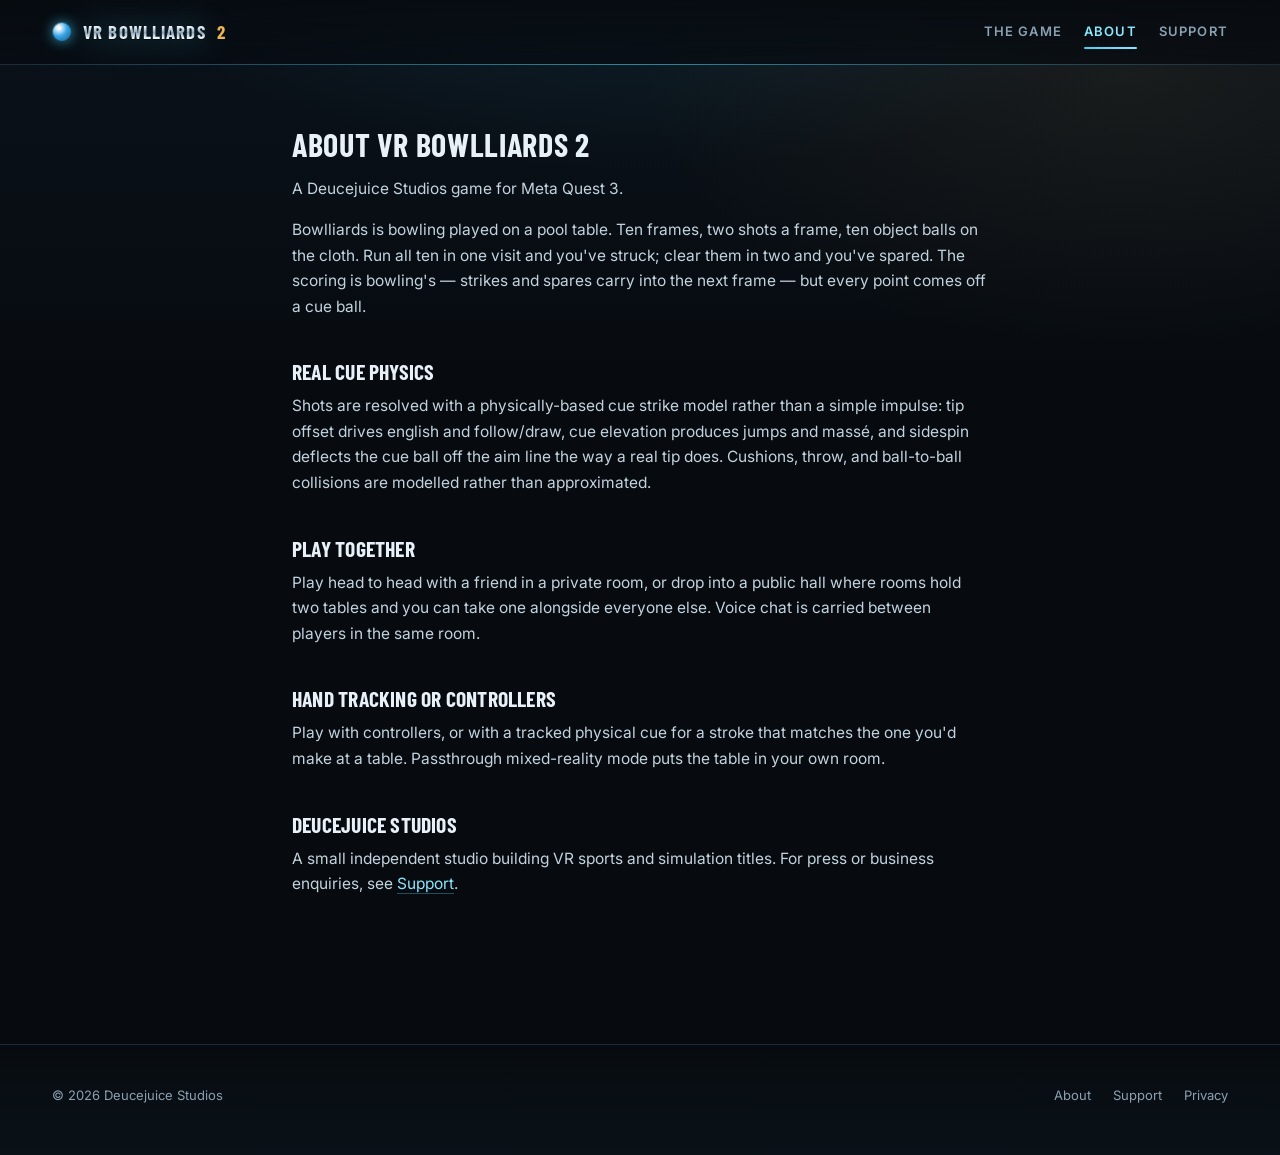
==== pages/about.html @ 32cd8129 "Static site for VR Bowlliards 2 Marketing pages plus the privacy policy and support contact required" ====
<!doctype html>
<html lang="en">
<head>
<meta charset="utf-8">
<meta name="viewport" content="width=device-width,initial-scale=1">
<title>About — VR Bowlliards 2</title>
<link rel="icon" href="../assets/logo.png">
<link rel="preconnect" href="https://fonts.googleapis.com">
<link rel="preconnect" href="https://fonts.gstatic.com" crossorigin>
<link rel="stylesheet" href="https://fonts.googleapis.com/css2?family=Barlow+Condensed:wght@600;700&family=Inter:wght@400;500;600;700&display=swap">
<link rel="stylesheet" href="../css/site.css">
</head>
<body data-nav="about">
<section class="section">
  <div class="wrap prose">
    <h1 style="font-size:2rem">About VR Bowlliards 2</h1>

    <p class="muted">A Deucejuice Studios game for Meta Quest 3.</p>

    <p>Bowlliards is bowling played on a pool table. Ten frames, two shots a frame,
      ten object balls on the cloth. Run all ten in one visit and you've struck;
      clear them in two and you've spared. The scoring is bowling's — strikes and
      spares carry into the next frame — but every point comes off a cue ball.</p>

    <h2>Real cue physics</h2>
    <p>Shots are resolved with a physically-based cue strike model rather than a
      simple impulse: tip offset drives english and follow/draw, cue elevation
      produces jumps and massé, and sidespin deflects the cue ball off the aim
      line the way a real tip does. Cushions, throw, and ball-to-ball collisions
      are modelled rather than approximated.</p>

    <h2>Play together</h2>
    <p>Play head to head with a friend in a private room, or drop into a public
        hall where rooms hold two tables and you can take one alongside everyone
        else. Voice chat is carried between players in the same room.</p>

    <h2>Hand tracking or controllers</h2>
    <p>Play with controllers, or with a tracked physical cue for a stroke that
      matches the one you'd make at a table. Passthrough mixed-reality mode puts
      the table in your own room.</p>

    <h2>Deucejuice Studios</h2>
    <p>A small independent studio building VR sports and simulation titles.
      For press or business enquiries, see <a href="../pages/support.html">Support</a>.</p>
  </div>
</section>
<script src="../js/chrome.js"></script>
</body>
</html>
---- css/site.css ----
/* ============================================================
   VR Bowlliards 2 — Deucejuice Studios
   Palette taken from the game's splash art: electric cyan glow,
   chrome lettering, a gold accent, deep slate ground.
   No framework, no build step.
   ============================================================ */

:root{
  /* brand */
  --cyan:#46cdf0; --cyan-hi:#8be8ff; --cyan-lo:#0f7ea8; --cyan-ink:#04222e;
  --gold:#edb457; --gold-lo:#b8802a;
  --chrome-1:#ffffff; --chrome-2:#cfdde8; --chrome-3:#7d93a5;
  --felt:#0e6357;

  /* ground */
  --bg:#070b10; --bg-2:#0b121a; --bg-3:#111c27; --bg-4:#16232f;
  --line:#1b2a38; --line-hi:#263a4c;
  --text:#e8f1f7; --muted:#8ba0b1; --muted-2:#61748280;

  /* state */
  --live:#3ddc97; --off:#5d7183; --fail:#ff6b5e;

  --r:12px; --r-sm:8px; --r-lg:18px;
  --wrap:1220px;
  --font:'Inter',-apple-system,BlinkMacSystemFont,'Segoe UI',Roboto,sans-serif;
  --display:'Barlow Condensed','Oswald','Haettenschweiler','Arial Narrow',sans-serif;
  --shadow:0 18px 50px -12px #000a;
  --glow:0 0 22px -4px var(--cyan);
}

*{box-sizing:border-box}
html{scroll-behavior:smooth}
@media (prefers-reduced-motion:reduce){html{scroll-behavior:auto}}

body{
  margin:0;color:var(--text);font-family:var(--font);font-size:15.5px;line-height:1.65;
  -webkit-font-smoothing:antialiased;
  background:var(--bg);
  background-image:
    radial-gradient(900px 520px at 50% -180px,rgba(70,205,240,.14),transparent 68%),
    radial-gradient(700px 400px at 88% 8%,rgba(237,180,87,.07),transparent 70%),
    linear-gradient(180deg,#0a121a 0%,var(--bg) 42%);
  background-attachment:fixed;
}
a{color:inherit;text-decoration:none}
img,video{max-width:100%;display:block}
h1,h2,h3,h4{margin:0 0 .45em;line-height:1.08;letter-spacing:.01em}
h1,h2,h3{font-family:var(--display);font-weight:700;text-transform:uppercase}
h1{font-size:clamp(2.2rem,5.4vw,4rem);letter-spacing:.02em}
h2{font-size:clamp(1.5rem,3vw,2.3rem)}
h3{font-size:1.05rem;letter-spacing:.03em}
p{margin:0 0 1em}
.wrap{max-width:var(--wrap);margin:0 auto;padding-inline:22px}
.muted{color:var(--muted)}
.center{text-align:center}

/* chrome lettering, as on the splash */
.chrome{
  background:linear-gradient(180deg,#fff 6%,#e8f2f8 34%,#8ba4b6 52%,#e9f3f9 68%,#fff 96%);
  -webkit-background-clip:text;background-clip:text;color:transparent;
  -webkit-text-fill-color:transparent;
  filter:drop-shadow(0 1px 0 #0009) drop-shadow(0 0 16px rgba(70,205,240,.4));
}
.gold{color:var(--gold)}

/* ---------- header ---------- */
.site-head{
  position:sticky;top:0;z-index:60;
  background:linear-gradient(180deg,rgba(7,11,16,.94),rgba(7,11,16,.72));
  backdrop-filter:blur(14px) saturate(1.3);
  border-bottom:1px solid var(--line);
}
.site-head::after{
  content:"";position:absolute;left:0;right:0;bottom:-1px;height:1px;
  background:linear-gradient(90deg,transparent,rgba(70,205,240,.55),transparent);
}
.site-head .wrap{display:flex;align-items:center;gap:26px;min-height:64px}
.brand{display:flex;align-items:center;gap:11px;font-family:var(--display);
  font-size:1.18rem;font-weight:700;text-transform:uppercase;letter-spacing:.06em;white-space:nowrap}
.brand .dot{
  width:20px;height:20px;border-radius:50%;flex:none;
  background:radial-gradient(circle at 34% 30%,#fff 6%,#3aa7e8 42%,#12456b 100%);
  box-shadow:0 0 0 1px #0007 inset,0 0 14px -2px var(--cyan);
}
.nav{display:flex;gap:22px;margin-left:auto;flex-wrap:wrap}
.nav a{
  position:relative;color:var(--muted);font-size:13px;font-weight:600;
  text-transform:uppercase;letter-spacing:.09em;padding:6px 0;transition:color .18s;
}
.nav a:hover{color:var(--text)}
.nav a::after{
  content:"";position:absolute;left:0;right:0;bottom:0;height:2px;border-radius:2px;
  background:linear-gradient(90deg,var(--cyan),var(--cyan-hi));
  transform:scaleX(0);transform-origin:left;transition:transform .22s ease;
}
.nav a:hover::after{transform:scaleX(.5)}
.nav a[aria-current="page"]{color:var(--cyan-hi)}
.nav a[aria-current="page"]::after{transform:scaleX(1);box-shadow:0 0 12px -1px var(--cyan)}

/* ---------- buttons ---------- */
.btn{
  display:inline-flex;align-items:center;gap:8px;padding:12px 24px;border-radius:999px;
  font-weight:700;font-size:13px;text-transform:uppercase;letter-spacing:.08em;
  border:1px solid var(--line-hi);background:linear-gradient(180deg,var(--bg-3),var(--bg-2));
  color:var(--text);cursor:pointer;transition:border-color .18s,box-shadow .18s,transform .18s,background .18s;
}
.btn:hover{border-color:var(--cyan-lo);box-shadow:0 0 0 1px rgba(70,205,240,.18),0 10px 26px -14px var(--cyan);transform:translateY(-1px)}
.btn-primary{
  background:linear-gradient(180deg,var(--cyan-hi),var(--cyan) 46%,#1f9ec7);
  border-color:#9fe9ff;color:#03202b;
  box-shadow:0 0 26px -8px var(--cyan),inset 0 1px 0 #ffffff80;
}
.btn-primary:hover{box-shadow:0 0 34px -6px var(--cyan),inset 0 1px 0 #ffffff99;transform:translateY(-1px)}

/* ---------- hero ---------- */
.hero{position:relative;overflow:hidden;padding:54px 0 66px;border-bottom:1px solid var(--line)}
.hero::before{ /* felt-light pool of colour behind the art */
  content:"";position:absolute;inset:-30% 20% 40%;
  background:radial-gradient(closest-side,rgba(70,205,240,.20),transparent 72%);
  filter:blur(28px);pointer-events:none;
}
.hero-art{
  position:relative;width:min(700px,92%);margin:0 auto 18px;height:auto;
  /* the splash art carries its own slate backdrop -- dissolve the edges so it
     reads as artwork on the page rather than a pasted rectangle */
  -webkit-mask-image:radial-gradient(ellipse 66% 58% at 50% 50%,#000 46%,transparent 86%);
  mask-image:radial-gradient(ellipse 66% 58% at 50% 50%,#000 46%,transparent 86%);
  filter:drop-shadow(0 10px 30px rgba(0,0,0,.55));
}
.hero .lede{font-size:clamp(1rem,1.5vw,1.16rem);color:#b9cbd8;max-width:62ch;margin:0 auto 30px}
.hero .cta{display:flex;gap:14px;justify-content:center;flex-wrap:wrap}
.eyebrow{
  font-family:var(--display);text-transform:uppercase;letter-spacing:.34em;
  font-size:12px;font-weight:600;color:var(--cyan);margin-bottom:14px;
}
.hero-stats{display:flex;gap:34px;justify-content:center;flex-wrap:wrap;margin-top:40px}
.hero-stats div{text-align:center}
.hero-stats b{display:block;font-family:var(--display);font-size:1.9rem;color:var(--text)}
.hero-stats span{font-size:11px;text-transform:uppercase;letter-spacing:.16em;color:var(--muted)}

/* ---------- sections ---------- */
.section{padding:62px 0;position:relative}
.section-head{display:flex;align-items:center;gap:18px;flex-wrap:wrap;margin-bottom:26px}
.section-head h2{margin:0;display:flex;align-items:center;gap:13px}
.section-head h2::before{
  content:"";width:4px;height:1.05em;border-radius:2px;
  background:linear-gradient(180deg,var(--cyan-hi),var(--cyan-lo));
  box-shadow:0 0 14px -2px var(--cyan);
}
.filters{display:flex;gap:9px;margin-left:auto}
.chip{
  padding:8px 17px;border-radius:999px;border:1px solid var(--line-hi);background:var(--bg-2);
  color:var(--muted);font-size:12px;font-weight:700;text-transform:uppercase;letter-spacing:.08em;
  cursor:pointer;transition:all .18s;font-family:inherit;
}
.chip:hover{color:var(--text);border-color:var(--cyan-lo)}
.chip[aria-pressed="true"]{
  background:linear-gradient(180deg,var(--cyan-hi),var(--cyan));border-color:#9fe9ff;color:#03202b;
  box-shadow:0 0 20px -8px var(--cyan);
}

/* ---------- room grid ---------- */
.room-grid{display:grid;gap:24px;grid-template-columns:repeat(auto-fill,minmax(340px,1fr))}
.room-card{
  position:relative;border-radius:var(--r-lg);overflow:hidden;cursor:pointer;
  background:linear-gradient(180deg,var(--bg-3),var(--bg-2));
  border:1px solid var(--line);box-shadow:var(--shadow);
  transition:transform .22s ease,border-color .22s,box-shadow .22s;
}
.room-card:hover{transform:translateY(-4px);border-color:var(--cyan-lo);
  box-shadow:var(--shadow),0 0 0 1px rgba(70,205,240,.14),0 22px 60px -26px var(--cyan)}
.room-card .tables{display:grid;grid-template-columns:1fr 1fr;gap:1px;background:var(--line)}
.room-card .meta{display:flex;align-items:center;gap:12px;padding:15px 17px;
  background:linear-gradient(180deg,rgba(255,255,255,.02),transparent)}
.room-card .meta h3{margin:0;font-size:1.02rem;letter-spacing:.04em}
.room-card .meta .mode{
  margin-left:auto;font-size:10px;font-weight:800;letter-spacing:.14em;text-transform:uppercase;
  padding:4px 11px;border-radius:999px;border:1px solid var(--line-hi);color:var(--muted);
}
.room-card .meta .mode.tournament{color:var(--gold);border-color:var(--gold-lo);
  background:rgba(237,180,87,.08)}
.room-card .meta .mode.casual{color:var(--cyan);border-color:var(--cyan-lo);
  background:rgba(70,205,240,.07)}

/* ---------- video tile ---------- */
.tile{position:relative;aspect-ratio:16/9;background:#05090d;overflow:hidden}
.tile video{width:100%;height:100%;object-fit:cover;display:block}
/* grid stills — same box as the video, fades in when the first frame lands */
.tile img.thumb{width:100%;height:100%;object-fit:cover;display:block;opacity:0;transition:opacity .35s}
.tile[data-has-thumb="1"] img.thumb{opacity:1}
.tile[data-has-thumb="1"] .state{display:none}
.tile::after{ /* subtle vignette so overlays stay legible over bright felt */
  content:"";position:absolute;inset:0;pointer-events:none;
  background:linear-gradient(180deg,rgba(0,0,0,.34) 0,transparent 26%,transparent 62%,rgba(0,0,0,.45) 100%);
}
.tile .label{
  position:absolute;left:10px;top:10px;z-index:2;font-size:10px;font-weight:800;
  letter-spacing:.12em;text-transform:uppercase;padding:5px 10px;border-radius:6px;
  background:rgba(5,12,18,.74);border:1px solid #ffffff1a;backdrop-filter:blur(6px);
}
.tile .state{
  position:absolute;inset:0;z-index:3;display:grid;place-content:center;gap:10px;text-align:center;
  font-size:11.5px;letter-spacing:.1em;text-transform:uppercase;color:var(--muted);
  background:
    repeating-linear-gradient(135deg,#0b131b,#0b131b 10px,#0e1822 10px,#0e1822 20px);
}
.tile[data-state="live"] .state{display:none}
.tile .badge{
  position:absolute;right:10px;top:10px;z-index:2;display:flex;align-items:center;gap:6px;
  font-size:10px;font-weight:800;letter-spacing:.14em;padding:5px 11px;border-radius:6px;
  background:rgba(5,12,18,.74);border:1px solid #ffffff1a;backdrop-filter:blur(6px);color:var(--off);
}
.tile .badge::before{content:"";width:6px;height:6px;border-radius:50%;background:currentColor}
.tile[data-state="live"] .badge{color:var(--live);border-color:rgba(61,220,151,.4)}
.tile[data-state="live"] .badge::before{box-shadow:0 0 9px var(--live);animation:pulse 2s ease-in-out infinite}
.tile[data-state="failed"] .badge{color:var(--fail);border-color:rgba(255,107,94,.4)}
/* frames stopped arriving but the connection is still up */
.tile[data-state="stalled"] .badge{color:var(--gold);border-color:rgba(237,180,87,.45)}
.tile[data-state="stalled"] .state{display:none}   /* keep the last frame visible */
.tile[data-state="stalled"] video{filter:grayscale(.55) brightness(.75)}
@keyframes pulse{50%{opacity:.3}}
.spinner{
  width:26px;height:26px;border:2px solid var(--line-hi);border-top-color:var(--cyan);
  border-radius:50%;margin:0 auto;animation:spin .85s linear infinite;
}
@keyframes spin{to{transform:rotate(360deg)}}
@media (prefers-reduced-motion:reduce){
  .tile[data-state="live"] .badge::before{animation:none}
  .spinner{animation-duration:3s}
  .room-card:hover{transform:none}
}

/* fullscreen: drop the 16/9 box, letterbox into whatever shape the screen is */
.tile:fullscreen,.tile:-webkit-full-screen{width:100vw;height:100vh;aspect-ratio:auto;background:#000}
.tile:fullscreen video,.tile:-webkit-full-screen video{object-fit:contain}
.tile:fullscreen .label,.tile:fullscreen .badge{font-size:13px;padding:7px 14px}

/* what's being played, on the tile */
.game-chip{
  position:absolute;left:10px;bottom:10px;z-index:2;
  font-size:10px;font-weight:800;letter-spacing:.13em;text-transform:uppercase;
  padding:5px 10px;border-radius:6px;color:var(--cyan-hi);
  background:rgba(5,12,18,.74);border:1px solid rgba(70,205,240,.35);
  backdrop-filter:blur(6px);
}
.tile:not([data-state="live"]) .game-chip{display:none}

/* whose shot it is */
.score .p.at-turn{background:rgba(70,205,240,.14);box-shadow:inset 0 -2px 0 var(--cyan)}
.score .p .grp{
  font-style:normal;font-size:11px;font-weight:800;letter-spacing:.08em;
  text-transform:uppercase;color:var(--gold);
}
.score .p .grp.open{color:var(--muted)}

/* ---------- watch page ---------- */
.watch-grid{display:grid;grid-template-columns:1fr 1fr;gap:22px;margin-bottom:34px}
.watch-tile{
  border-radius:var(--r-lg);overflow:hidden;border:1px solid var(--line);
  background:linear-gradient(180deg,var(--bg-3),var(--bg-2));box-shadow:var(--shadow);
}
.watch-bar{display:flex;align-items:center;gap:14px;padding:14px 16px;border-top:1px solid var(--line)}
.watch-bar .players{font-size:13.5px;font-weight:600;letter-spacing:.02em}
.watch-bar .ctrl{margin-left:auto;display:flex;gap:9px}
.icon-btn{
  border:1px solid var(--line-hi);background:var(--bg-3);color:var(--muted);border-radius:999px;
  padding:7px 15px;font-size:11px;font-weight:700;letter-spacing:.08em;text-transform:uppercase;
  cursor:pointer;font-family:inherit;transition:all .18s;
}
.icon-btn:hover{color:var(--text);border-color:var(--cyan-lo);box-shadow:0 0 18px -10px var(--cyan)}

/* score overlay — PLACEHOLDER DATA (see watch.js) */
.score{
  position:absolute;left:50%;transform:translateX(-50%);bottom:12px;z-index:2;
  display:flex;align-items:stretch;border-radius:10px;overflow:hidden;
  background:rgba(5,12,18,.8);border:1px solid #ffffff1f;backdrop-filter:blur(10px);
  box-shadow:0 10px 30px -12px #000c;font-variant-numeric:tabular-nums;
}
.score .p{display:flex;align-items:center;gap:10px;padding:8px 15px;font-size:12.5px;font-weight:600;white-space:nowrap}
.score .p+.p{border-left:1px solid #ffffff1a}
.score .n{font-family:var(--display);font-size:1.15rem;font-weight:700;color:var(--cyan-hi)}
.score .frame{
  display:flex;align-items:center;padding:8px 13px;background:rgba(70,205,240,.1);
  font-size:10px;letter-spacing:.14em;text-transform:uppercase;color:var(--cyan);
  border-right:1px solid #ffffff1a;white-space:nowrap;
}
@media (max-width:480px){
  .score{bottom:7px;max-width:calc(100% - 14px)}
  .score .p{padding:6px 10px;font-size:11px}
  .score .n{font-size:1rem}
  .score .frame{padding:6px 9px}
}

.rail-strip{display:flex;gap:14px;overflow-x:auto;padding:4px 4px 12px;scrollbar-width:thin}
.rail-strip .mini{
  flex:0 0 205px;border-radius:var(--r);overflow:hidden;border:1px solid var(--line);
  background:var(--bg-2);transition:border-color .18s,transform .18s;
}
.rail-strip .mini:hover{border-color:var(--cyan-lo);transform:translateY(-2px)}
.rail-strip .mini .tile{aspect-ratio:16/9}
.rail-strip .mini .cap{padding:10px 12px;font-size:12.5px;font-weight:600;
  white-space:nowrap;overflow:hidden;text-overflow:ellipsis}

/* ---------- panels / data ---------- */
.panel{
  background:linear-gradient(180deg,var(--bg-3),var(--bg-2));border:1px solid var(--line);
  border-radius:var(--r-lg);padding:24px;box-shadow:var(--shadow);
}
.data-table{width:100%;border-collapse:collapse;font-size:14px}
.data-table th{
  text-align:left;font-size:10.5px;letter-spacing:.14em;text-transform:uppercase;
  color:var(--muted);padding:11px 14px;border-bottom:1px solid var(--line-hi);font-weight:700;
}
.data-table td{padding:13px 14px;border-bottom:1px solid var(--line)}
.data-table tr:last-child td{border-bottom:0}
.data-table tbody tr{transition:background .15s}
.data-table tbody tr:hover{background:rgba(70,205,240,.05)}
.rank{font-family:var(--display);font-size:1.15rem;color:var(--muted);width:3ch}
.rank.top{color:var(--gold);text-shadow:0 0 16px rgba(237,180,87,.45)}
.elo{font-family:var(--display);font-size:1.1rem;font-variant-numeric:tabular-nums}
.tier{
  font-size:10px;font-weight:800;letter-spacing:.12em;text-transform:uppercase;
  padding:3px 10px;border-radius:999px;border:1px solid var(--line-hi);color:var(--muted);
}
.tier.pro{color:var(--gold);border-color:var(--gold-lo);background:rgba(237,180,87,.08)}
.tier.amateur{color:var(--cyan);border-color:var(--cyan-lo);background:rgba(70,205,240,.07)}

/* ---------- bracket ---------- */
.bracket{display:flex;gap:34px;overflow-x:auto;padding-bottom:12px}
.round{display:flex;flex-direction:column;justify-content:space-around;gap:16px;min-width:205px}
.round h4{font-size:10.5px;letter-spacing:.14em;text-transform:uppercase;color:var(--muted);margin:0 0 6px}
.match{background:var(--bg-2);border:1px solid var(--line);border-radius:var(--r-sm);overflow:hidden}
.match .s{display:flex;justify-content:space-between;gap:10px;padding:9px 13px;font-size:13px}
.match .s+.s{border-top:1px solid var(--line)}
.match .s.win{color:var(--cyan-hi);font-weight:700;background:rgba(70,205,240,.06)}
.match .s .sc{font-variant-numeric:tabular-nums;color:var(--muted)}

/* ---------- forms ---------- */
.field{margin-bottom:17px}
.field label{display:block;font-size:10.5px;font-weight:700;letter-spacing:.13em;
  text-transform:uppercase;color:var(--muted);margin-bottom:7px}
.field input,.field select,.field textarea{
  width:100%;padding:12px 14px;border-radius:var(--r-sm);border:1px solid var(--line-hi);
  background:var(--bg);color:var(--text);font:inherit;font-size:14px;transition:border-color .18s,box-shadow .18s;
}
.field input:focus,.field select:focus,.field textarea:focus{
  outline:none;border-color:var(--cyan-lo);box-shadow:0 0 0 3px rgba(70,205,240,.14);
}

/* ---------- prose ---------- */
.prose{max-width:74ch}
.prose h2{margin-top:1.9em;font-size:1.35rem}
.prose h3{margin-top:1.5em;color:var(--cyan-hi);font-size:.98rem;letter-spacing:.05em}
.prose p,.prose li{color:#c3d3de}
.prose ul{padding-left:1.15em}
.prose li{margin-bottom:.45em}
.prose code{background:var(--bg-3);border:1px solid var(--line);padding:2px 7px;
  border-radius:5px;font-size:13px;color:var(--cyan-hi)}
.prose a{color:var(--cyan-hi);border-bottom:1px solid rgba(70,205,240,.35)}
.prose a:hover{border-bottom-color:var(--cyan-hi)}

/* ---------- notice ---------- */
.notice{
  display:flex;gap:13px;padding:14px 17px;border-radius:var(--r);font-size:13.5px;
  background:linear-gradient(180deg,rgba(237,180,87,.09),rgba(237,180,87,.04));
  border:1px solid var(--gold-lo);color:#f0ddb8;margin-bottom:26px;
}
.notice b{color:var(--gold)}

/* ---------- feature row ---------- */
.features{display:grid;gap:20px;grid-template-columns:repeat(auto-fit,minmax(250px,1fr))}
.feature{
  padding:26px 24px;border-radius:var(--r-lg);border:1px solid var(--line);
  background:linear-gradient(180deg,var(--bg-3),var(--bg-2));transition:border-color .2s,transform .2s;
}
.feature:hover{border-color:var(--cyan-lo);transform:translateY(-3px)}
.feature .ico{font-size:1.6rem;margin-bottom:12px;display:block;filter:drop-shadow(0 0 12px rgba(70,205,240,.5))}
.feature h3{font-size:.98rem;letter-spacing:.05em;margin-bottom:.5em}
.feature p{margin:0;font-size:13.5px;color:var(--muted)}

/* ---------- footer ---------- */
.site-foot{
  border-top:1px solid var(--line);margin-top:70px;padding:40px 0 48px;
  color:var(--muted);font-size:13px;
  background:linear-gradient(180deg,transparent,rgba(70,205,240,.035));
}
.site-foot .wrap{display:flex;gap:28px;flex-wrap:wrap;align-items:center}
.site-foot nav{display:flex;gap:22px;flex-wrap:wrap;margin-left:auto}
.site-foot a{transition:color .18s}
.site-foot a:hover{color:var(--cyan-hi)}

/* ---------- responsive ---------- */
@media (max-width:820px){
  .watch-grid{grid-template-columns:1fr}
  .site-head .wrap{min-height:auto;padding-block:13px;flex-wrap:wrap;gap:13px}
  .nav{width:100%;margin-left:0;gap:18px}
  .section{padding:44px 0}
  .hero{padding:32px 0 48px}
  .hero-stats{gap:24px}
}
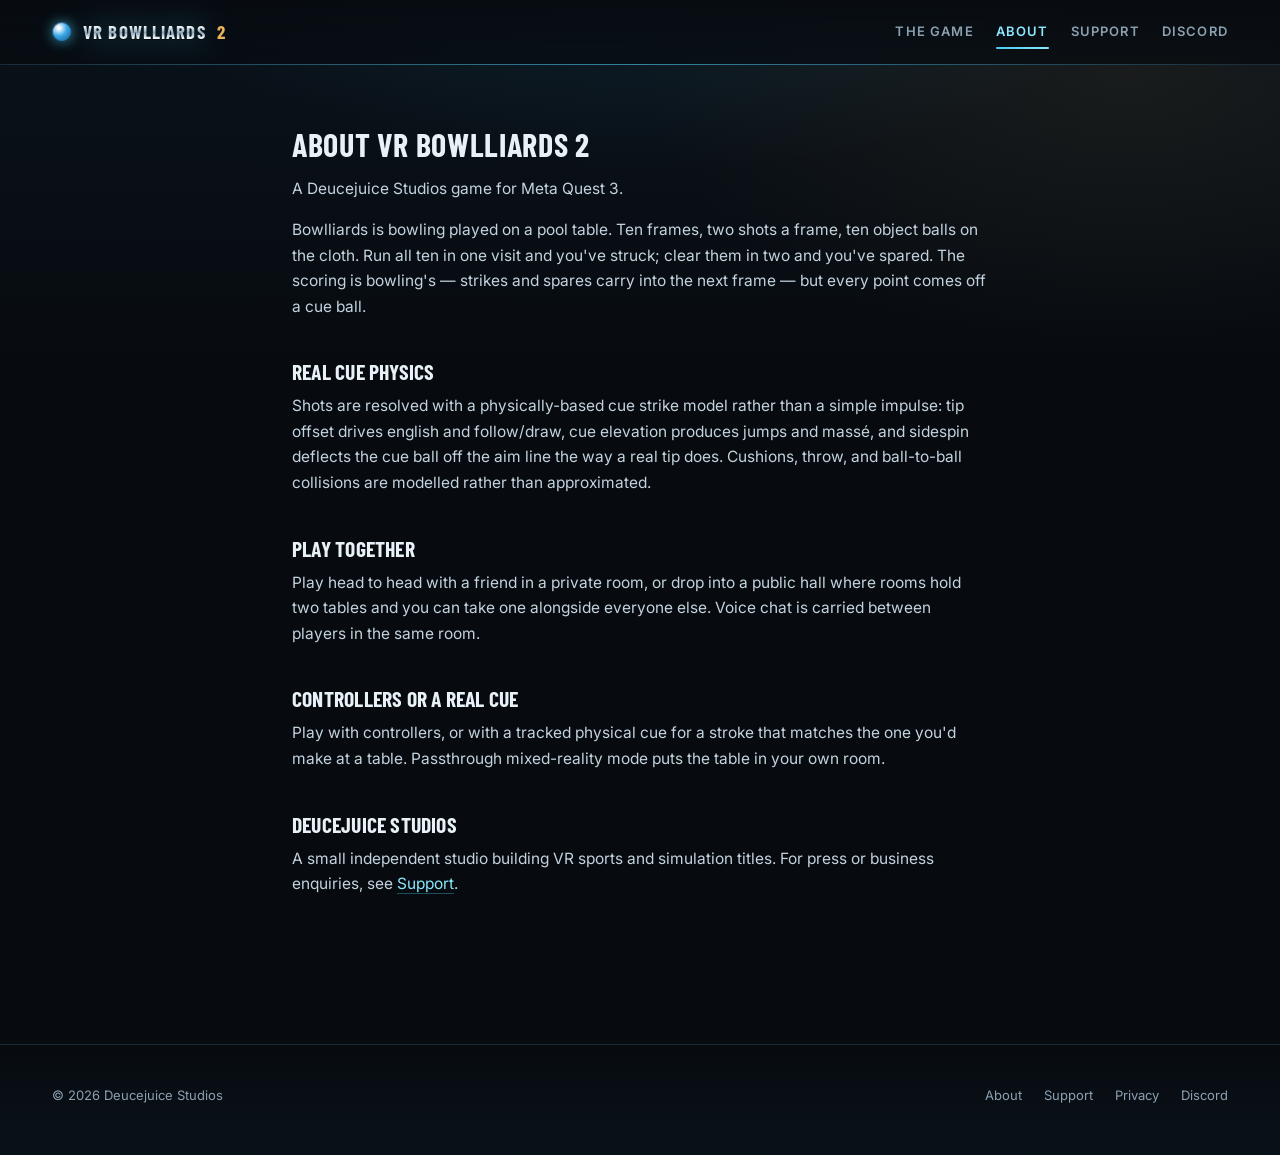
==== commit c49e33c8: "Rewrite support FAQ against the actual settings panel The FAQ told users to open 'Settings > Physics" ====
--- a/pages/about.html
+++ b/pages/about.html
@@ -34,7 +34,7 @@
         hall where rooms hold two tables and you can take one alongside everyone
         else. Voice chat is carried between players in the same room.</p>
 
-    <h2>Hand tracking or controllers</h2>
+    <h2>Controllers or a real cue</h2>
     <p>Play with controllers, or with a tracked physical cue for a stroke that
       matches the one you'd make at a table. Passthrough mixed-reality mode puts
       the table in your own room.</p>
--- a/css/site.css
+++ b/css/site.css
@@ -398,3 +398,7 @@
   .hero{padding:32px 0 48px}
   .hero-stats{gap:24px}
 }
+
+/* Discord — external link, distinguished from the internal nav items. */
+.nav-discord { color: var(--gold, #d9a441); }
+.discord-cta { margin: 0 0 .35rem; }
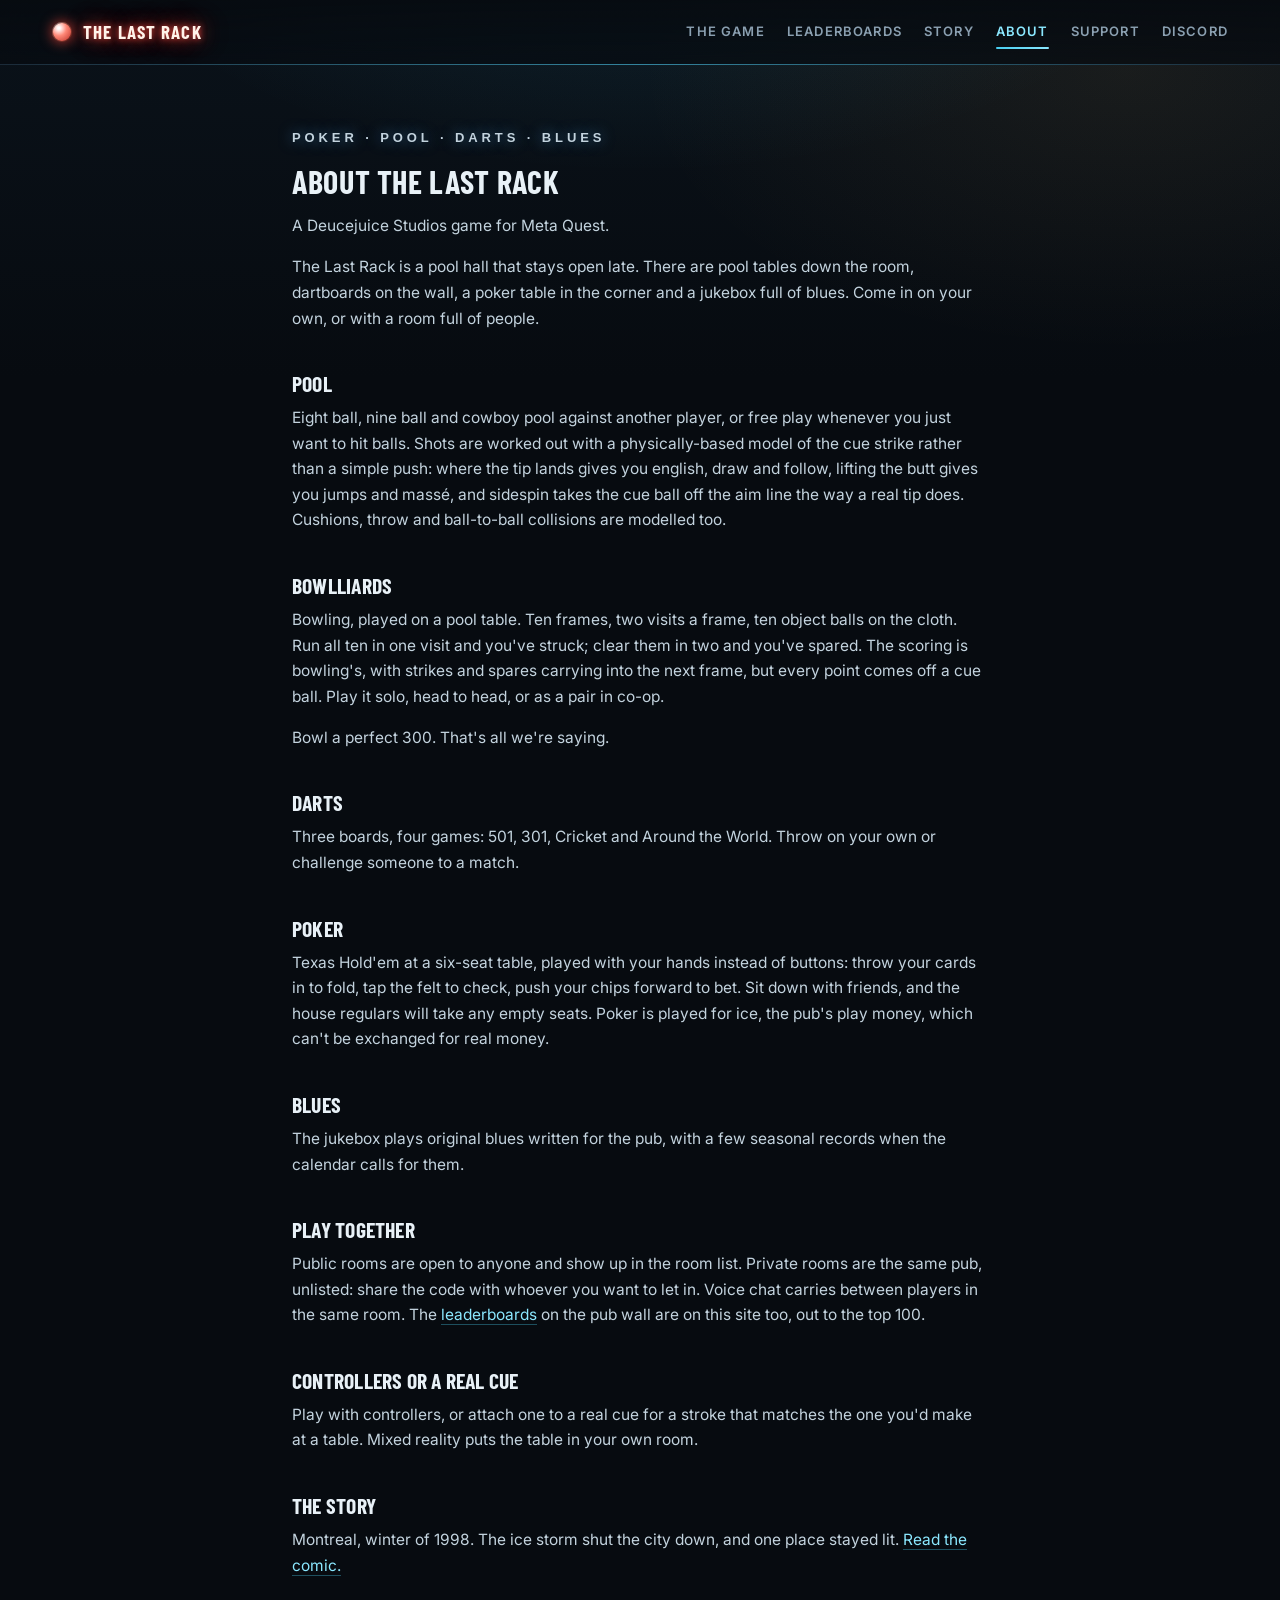
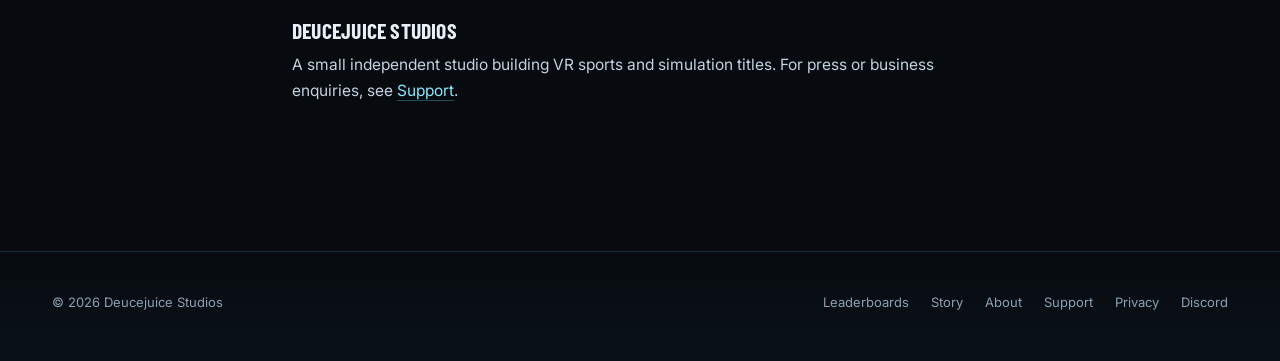
==== commit b0cc856c: "The Last Rack: new name, leaderboards page, live player counts - Renamed from VR Bowlliards 2 to The" ====
--- a/pages/about.html
+++ b/pages/about.html
@@ -3,8 +3,9 @@
 <head>
 <meta charset="utf-8">
 <meta name="viewport" content="width=device-width,initial-scale=1">
-<title>About — VR Bowlliards 2</title>
-<link rel="icon" href="../assets/logo.png">
+<title>About — The Last Rack</title>
+<meta name="description" content="What's in The Last Rack: pool with real cue physics, Bowlliards, darts, poker and a blues jukebox, in a VR pool hall for Meta Quest.">
+<link rel="icon" href="../assets/icon.png">
 <link rel="preconnect" href="https://fonts.googleapis.com">
 <link rel="preconnect" href="https://fonts.gstatic.com" crossorigin>
 <link rel="stylesheet" href="https://fonts.googleapis.com/css2?family=Barlow+Condensed:wght@600;700&family=Inter:wght@400;500;600;700&display=swap">
@@ -13,35 +14,64 @@
 <body data-nav="about">
 <section class="section">
   <div class="wrap prose">
-    <h1 style="font-size:2rem">About VR Bowlliards 2</h1>
+    <p class="tagline">Poker · Pool · Darts · Blues</p>
+    <h1 style="font-size:2rem">About The Last Rack</h1>
 
-    <p class="muted">A Deucejuice Studios game for Meta Quest 3.</p>
+    <p class="muted">A Deucejuice Studios game for Meta Quest.</p>
 
-    <p>Bowlliards is bowling played on a pool table. Ten frames, two shots a frame,
-      ten object balls on the cloth. Run all ten in one visit and you've struck;
-      clear them in two and you've spared. The scoring is bowling's — strikes and
-      spares carry into the next frame — but every point comes off a cue ball.</p>
+    <p>The Last Rack is a pool hall that stays open late. There are pool tables down
+      the room, dartboards on the wall, a poker table in the corner and a jukebox full
+      of blues. Come in on your own, or with a room full of people.</p>
 
-    <h2>Real cue physics</h2>
-    <p>Shots are resolved with a physically-based cue strike model rather than a
-      simple impulse: tip offset drives english and follow/draw, cue elevation
-      produces jumps and massé, and sidespin deflects the cue ball off the aim
-      line the way a real tip does. Cushions, throw, and ball-to-ball collisions
-      are modelled rather than approximated.</p>
+    <h2>Pool</h2>
+    <p>Eight ball, nine ball and cowboy pool against another player, or free play
+      whenever you just want to hit balls. Shots are worked out with a physically-based
+      model of the cue strike rather than a simple push: where the tip lands gives you
+      english, draw and follow, lifting the butt gives you jumps and massé, and sidespin
+      takes the cue ball off the aim line the way a real tip does. Cushions, throw and
+      ball-to-ball collisions are modelled too.</p>
+
+    <h2>Bowlliards</h2>
+    <p>Bowling, played on a pool table. Ten frames, two visits a frame, ten object
+      balls on the cloth. Run all ten in one visit and you've struck; clear them in two
+      and you've spared. The scoring is bowling's, with strikes and spares carrying into
+      the next frame, but every point comes off a cue ball. Play it solo, head to head,
+      or as a pair in co-op.</p>
+    <p>Bowl a perfect 300. That's all we're saying.</p>
+
+    <h2>Darts</h2>
+    <p>Three boards, four games: 501, 301, Cricket and Around the World. Throw on your
+      own or challenge someone to a match.</p>
+
+    <h2>Poker</h2>
+    <p>Texas Hold'em at a six-seat table, played with your hands instead of buttons:
+      throw your cards in to fold, tap the felt to check, push your chips forward to
+      bet. Sit down with friends, and the house regulars will take any empty seats.
+      Poker is played for ice, the pub's play money, which can't be exchanged for real
+      money.</p>
+
+    <h2>Blues</h2>
+    <p>The jukebox plays original blues written for the pub, with a few seasonal
+      records when the calendar calls for them.</p>
 
     <h2>Play together</h2>
-    <p>Play head to head with a friend in a private room, or drop into a public
-        hall where rooms hold two tables and you can take one alongside everyone
-        else. Voice chat is carried between players in the same room.</p>
+    <p>Public rooms are open to anyone and show up in the room list. Private rooms are
+      the same pub, unlisted: share the code with whoever you want to let in. Voice
+      chat carries between players in the same room. The
+      <a href="leaderboards.html">leaderboards</a> on the pub wall are on this site too,
+      out to the top 100.</p>
 
     <h2>Controllers or a real cue</h2>
-    <p>Play with controllers, or with a tracked physical cue for a stroke that
-      matches the one you'd make at a table. Passthrough mixed-reality mode puts
-      the table in your own room.</p>
+    <p>Play with controllers, or attach one to a real cue for a stroke that matches the
+      one you'd make at a table. Mixed reality puts the table in your own room.</p>
+
+    <h2>The story</h2>
+    <p>Montreal, winter of 1998. The ice storm shut the city down, and one place stayed
+      lit. <a href="story.html">Read the comic.</a></p>
 
     <h2>Deucejuice Studios</h2>
     <p>A small independent studio building VR sports and simulation titles.
-      For press or business enquiries, see <a href="../pages/support.html">Support</a>.</p>
+      For press or business enquiries, see <a href="support.html">Support</a>.</p>
   </div>
 </section>
 <script src="../js/chrome.js"></script>
--- a/css/site.css
+++ b/css/site.css
@@ -1,7 +1,7 @@
 /* ============================================================
-   VR Bowlliards 2 — Deucejuice Studios
-   Palette taken from the game's splash art: electric cyan glow,
-   chrome lettering, a gold accent, deep slate ground.
+   The Last Rack — Deucejuice Studios
+   Electric cyan glow, chrome lettering, a gold accent, deep slate ground;
+   the neon sign's red and blue for the name itself (see the end of the file).
    No framework, no build step.
    ============================================================ */
 
@@ -402,3 +402,93 @@
 /* Discord — external link, distinguished from the internal nav items. */
 .nav-discord { color: var(--gold, #d9a441); }
 .discord-cta { margin: 0 0 .35rem; }
+
+/* ---------- live stats ---------- */
+/* Sits under the static hero stats, visually subordinate to them: this is a live readout,
+   not a headline claim. Hidden by default and shown only when there is data. */
+/* These ARE the hero stats now, so no divider and no reduced size — the subordinate
+   treatment only made sense while the static 10/2/VR figures sat above them. */
+.live-stats{gap:40px}
+/* .hero-stats sets display:flex, which beats the browser's own rule for the `hidden` attribute:
+   without this the counter showed "0 playing now" instead of staying out of sight. */
+.live-stats[hidden]{display:none}
+.live-stats b::before{
+  content:"";display:inline-block;width:7px;height:7px;border-radius:50%;
+  margin-right:9px;vertical-align:middle;
+  background:var(--cyan-hi);box-shadow:0 0 9px -1px var(--cyan);
+  animation:live-pulse 2.4s ease-in-out infinite;
+}
+@keyframes live-pulse{0%,100%{opacity:.45}50%{opacity:1}}
+@media (prefers-reduced-motion:reduce){
+  .live-stats b::before{animation:none;opacity:.85}
+}
+
+/* ---------- The Last Rack: the neon sign's colours ---------- */
+:root{ --neon:#ff4a3d; --neon-hi:#ff8a7a; --neon-lo:#b3261c; --sign-blue:#58b4ff; }
+/* The sign is cut out (no backdrop of its own), so it needs no dissolving mask. */
+.hero-art.sign{
+  width:min(640px,90%);
+  -webkit-mask-image:none;mask-image:none;
+  filter:drop-shadow(0 0 34px rgba(255,74,61,.28)) drop-shadow(0 12px 30px rgba(0,0,0,.6));
+}
+.brand .neon{
+  color:#fff3ea;
+  text-shadow:0 0 6px rgba(255,74,61,.95),0 0 18px rgba(255,74,61,.7),0 0 34px rgba(255,74,61,.45);
+}
+.brand .dot.neon-dot{
+  background:radial-gradient(circle at 34% 30%,#fff 6%,var(--neon-hi) 40%,var(--neon-lo) 100%);
+  box-shadow:0 0 0 1px #0007 inset,0 0 14px -1px var(--neon);
+}
+.tagline{
+  font-family:var(--display);text-transform:uppercase;letter-spacing:.3em;font-weight:600;
+  font-size:13px;color:var(--sign-blue);margin:0 0 16px;
+  text-shadow:0 0 14px rgba(88,180,255,.55);
+}
+
+/* ---------- leaderboards ---------- */
+.lb-intro{max-width:70ch;margin-bottom:26px}
+.lb-intro h1{margin-bottom:.25em}
+.lb-controls{display:flex;flex-direction:column;gap:12px;margin-bottom:22px}
+.lb-row{display:flex;flex-wrap:wrap;gap:9px}
+.lb-row.lb-games .chip{padding:10px 22px;font-size:13px}
+.lb-panel{padding:22px 24px 18px;--lb:var(--cyan-hi)}
+.lb-panel[data-accent="gold"]{--lb:var(--gold)}
+.lb-panel[data-accent="silver"]{--lb:#d2d8e2}
+.lb-panel[data-accent="ice"]{--lb:var(--cyan-hi)}
+.lb-title{display:flex;align-items:baseline;gap:14px;flex-wrap:wrap}
+.lb-title h2{margin:0;color:var(--lb);font-size:clamp(1.35rem,2.6vw,1.9rem)}
+.lb-period{
+  font-family:var(--display);text-transform:uppercase;letter-spacing:.14em;font-weight:600;
+  font-size:13px;color:var(--muted);
+}
+.lb-about{margin:6px 0 14px;color:var(--muted);font-size:13.5px;max-width:80ch}
+.lb-table{font-variant-numeric:tabular-nums}
+.lb-table th.lb-rank-h{width:4.5ch}
+.lb-table th.lb-val-h,.lb-table td.lb-val{text-align:right;white-space:nowrap}
+.lb-table td{padding:10px 14px}
+.lb-table td.rank{font-size:1.1rem}
+.lb-table td.rank.r1{color:#ffd666;text-shadow:0 0 16px rgba(255,214,102,.45)}
+.lb-table td.rank.r2{color:#d2d8e2;text-shadow:0 0 14px rgba(210,216,226,.3)}
+.lb-table td.rank.r3{color:#d69660;text-shadow:0 0 14px rgba(214,150,96,.3)}
+.lb-name{overflow-wrap:anywhere}
+.lb-who{font-weight:600}
+.lb-val{font-family:var(--display);font-size:1.15rem;font-weight:700;color:var(--lb)}
+.lb-note{margin-left:10px;font-family:var(--font);font-size:12px;font-weight:600;color:var(--muted)}
+.lb-badge{
+  display:inline-block;margin-left:9px;vertical-align:1px;
+  font-size:9.5px;font-weight:800;letter-spacing:.12em;text-transform:uppercase;
+  padding:2px 8px;border-radius:999px;border:1px solid var(--line-hi);color:var(--muted);white-space:nowrap;
+}
+.lb-badge.ultra{color:var(--cyan);border-color:var(--cyan-lo);background:rgba(70,205,240,.07)}
+.lb-badge.full{color:var(--gold);border-color:var(--gold-lo);background:rgba(237,180,87,.08)}
+.lb-badge.cue{color:#d9c3a0;border-color:#7a6a4c;background:rgba(217,195,160,.06)}
+.lb-table tr.lb-msg td{padding:34px 14px;text-align:center;color:var(--muted)}
+.lb-table tbody tr.lb-msg:hover{background:none}
+.lb-foot{margin:14px 0 0;font-size:12px;color:var(--muted);text-align:right}
+.lb-panel[aria-busy="true"] .lb-table tbody{opacity:.6}
+@media (max-width:560px){
+  .lb-panel{padding:16px 12px 14px}
+  .lb-table td,.lb-table th{padding:9px 8px}
+  .lb-badge{margin-left:6px}
+  .chip{padding:7px 13px;font-size:11px}
+}
